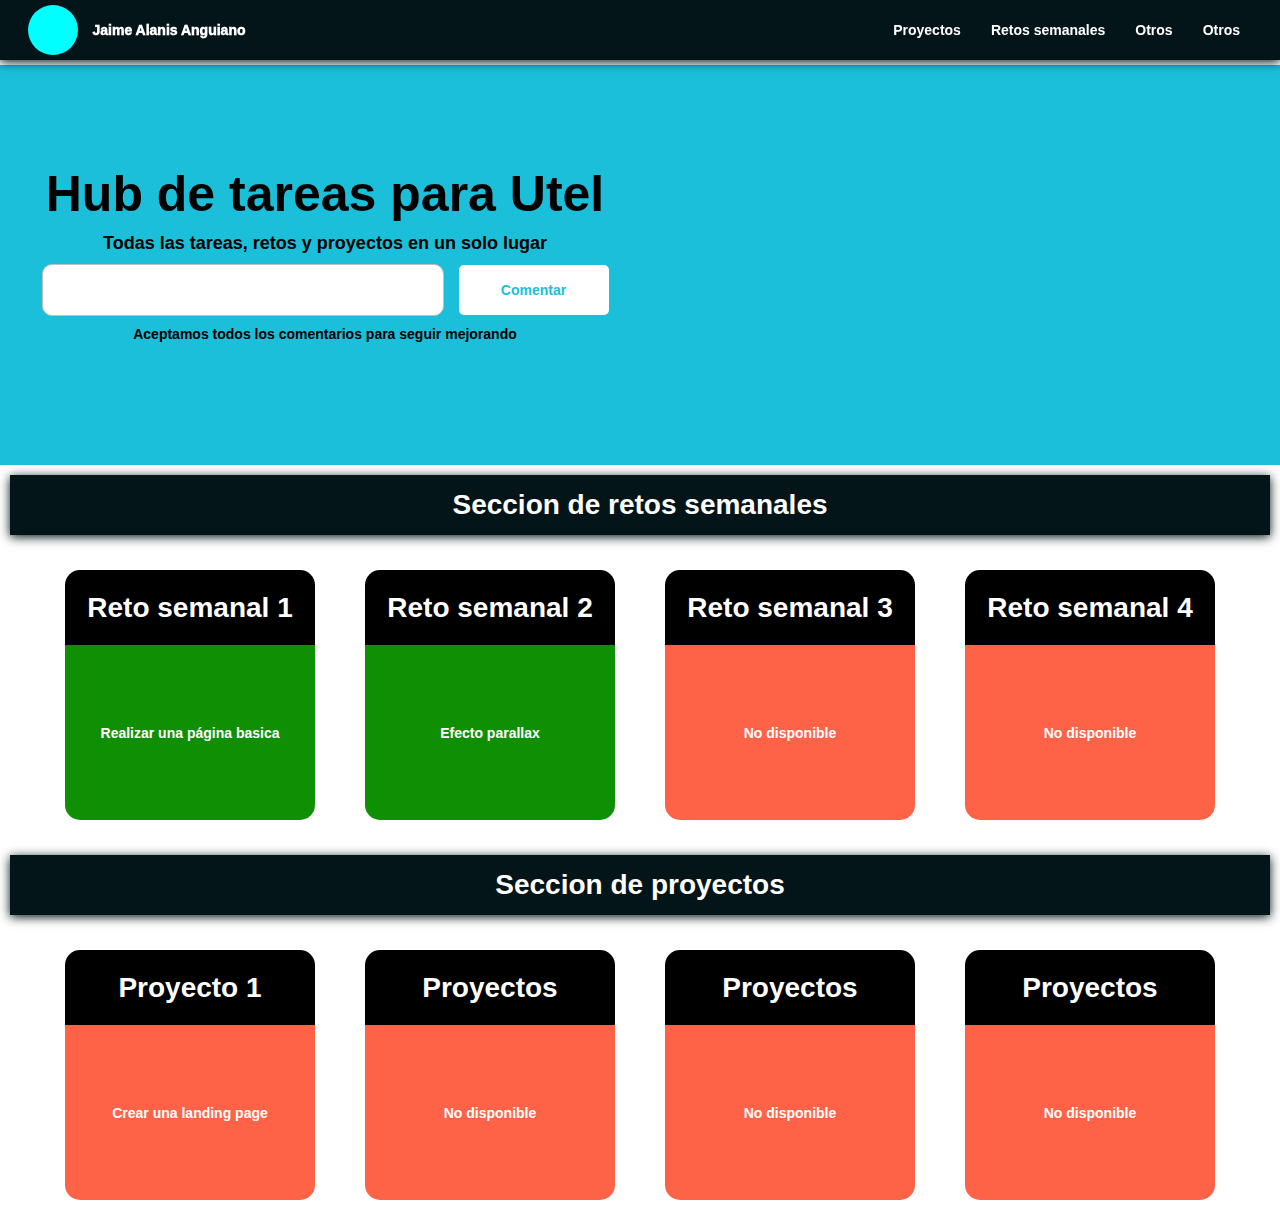
==== index.html @ 6c2e3c0b "Primeros archivos" ====
<!--Landing page para proyecto Alexandria-->

<!DOCTYPE html>
<html lang="es">

<head >
    <meta charset="UTF-8">
    <meta name="description" content="Pequeña descripcioin">
    <meta name="robots" content="index,folow">
    <meta http-equiv="X-UA-Compatible" content="IE=edge">
    <meta name="viewport" content="width=device-width, initial-scale=1.0">
    <title>Jaime Alanis</title>
    <link rel="stylesheet" href="./index_style.css">
</head>

<body>
<!-- HEADER----------------------------------------------------------->
    <header id="main-header">
        <nav>
            <div class="nav-div-left">
                <ul class="nav-div-ul-left">
                    <li class="menu-icon"><a href="https://www.facebook.com/jimmyalnz"></a></li>
                    <li class="nombre"><a href="Index.html"> Jaime Alanis Anguiano</a></li>
                </ul>

            </div>
            <div class="nav-div-rigth">
                <ul class="nav-div-ul-rigth">
                    <li><a href="#Proyectos">Proyectos</a></li>
                    <li><a href="">Retos semanales</a></li>
                    <li><a href="">Otros</a></li>
                    <li><a href="">Otros</a></li>
                </ul>
            </div>
        </nav>
    </header>
  
    <main>
<!-- seccion banner----------------------------------------------------------->
     <section class="seccion-banner">
        <article class="articulo1">
            <div class="parte1">
                <h1>Hub de tareas para Utel</h1>
            </div>
            <div class="parte2">
                <p>Todas las tareas, retos y proyectos en un solo lugar</p>
            </div>
            <div class="parte3">
                <input class="contenedor" type="text" >
                <button class="boton-generico">Comentar</button>
            </div>
            <div class="parte4">
                <p>Aceptamos todos los comentarios para seguir mejorando</p>
            </div>

        </article>
        <article class="articulo2">
            <img src="https://image.flaticon.com/icons/png/512/1995/1995515.png" alt="">

        </article>
    </section>
<!-- seccion retos semanales----------------------------------------------------------->
<section class="seccion-title">
    <header>
        <h1>Seccion de retos semanales </h1>
    </header>
        
</section>


<!-- seccion retos semanales 1----------------------------------------------------------->

    <section class="seccion-containers">
        
        <article class="articulo1">
            <div class="parte1">
                <h1>Reto semanal 1</h1>
            </div>

            <div id="caja1-1"class="parte2">
                <a href="./Reto_semanal_1.html">Realizar una página basica</a>
            </div>
            
        </article>
        <article class="articulo2">
            <div class="parte1">
                <h1>Reto semanal 2</h1>
            </div>

            <div id="caja1-2" class="parte2">
                <a href="./Retosemanal_2.html">Efecto parallax</a>
            </div>
            
        </article>

        <article class="articulo3">
            <div  class="parte1">
                <h1>Reto semanal 3</h1>
            </div>

            <div id="caja1-3" class="parte2">
                <a href="">No disponible</a>
            </div>
            
        </article>
        <article class="articulo4">
            <div class="parte1">
                <h1>Reto semanal 4</h1>
            </div>

            <div id="caja1-4" class="parte2">
                <a href="">No disponible</a>
            </div>
            
        </article>
        
      
        

    </section>
  

    <!-- seccion titulo proyectos----------------------------------------------------------->
<section id="Proyectos" class="seccion-title">
    <header>
        <h1>Seccion de proyectos</h1>
    </header>
        
</section>
<!-- seccion proyectos  1----------------------------------------------------------->

<section class="seccion-containers">
        
    <article class="articulo1">
        <div class="parte1">
            <h1>Proyecto 1</h1>
        </div>

        <div id="caja2-1" class="parte2">
            <a href="./landing.html">Crear una landing page</a>
        </div>
        
    </article>
    <article class="articulo2">
        <div class="parte1">
            <h1>Proyectos</h1>
        </div>

        <div id="caja2-2" class="parte2">
            <a href="">No disponible</a>
        </div>
        
    </article>

    <article class="articulo3">
        <div class="parte1">
            <h1>Proyectos</h1>
        </div>

        <div  id="caja2-3" class="parte2">
            <a href="">No disponible</a>
        </div>
        
    </article>
    <article class="articulo4">
        <div class="parte1">
            <h1>Proyectos</h1>
        </div>

        <div  id="caja2-4"  class="parte2">
            <a href="">No disponible</a>
        </div>
        
    </article>
    

</section>




    </main>

</body>

</html>
---- index_style.css ----
* {
    margin: 0;
    padding: 0;
    list-style: none;
    text-decoration: none;
    border: none;
    outline: none;
}
/*---------------------------------------------------------------estilos body*/
body {
    margin: 0;
    padding: 0;
    font-size: 14px;
    font-family: Arial, Helvetica, sans-serif;
    font-weight: 550;

}
#main-header{
    position: fixed;
}
main{
    padding-top: 65px;
}

main .boton-generico {
    height: 50px;
    width: 150px;
    margin-left: 15px;
    background-color: #ffffff;
    border: 0;
    font-size: 14px;
    font-weight: 600;
    color: #1BBFDA;
    border-radius: 5px;
    padding: 0 15px;
}
 a {
    padding: 15px;
    color: white;
}
/*---------------------------------------------------------------Estilos header*/
header {
    background-color: #031518;
    background-repeat: no-repeat;
    background-position: center;
    background-size: cover;
    width: 100%;
    height: 60px;
    margin-top: 0;
    box-shadow: 0px 2px 10px 0px #031518;
    ;
    display: flex;
    justify-content: space-around;
    align-items: center;
}

header nav {
    width: 100%;
    height: auto;
    display: flex;
    justify-content: space-between;
    align-items: center;
}

header div {

    display: flex;
    justify-content: center;
    align-items: center;

}

header nav .nav-div-left {
    width: 550px;

}

header nav .nav-div-rigth {
    width: 500px;
}

header ul {

    width: 90%;
    height: auto;

    display: flex;
    justify-content: space-between;

}

header div .nav-div-ul-left {
    display: flex;
    justify-content: left;
    font-weight: 999;
    align-items:center ;
}

header div .nav-div-ul-rigth {
    display: flex;
    justify-content: right;
}

header li {
    display: flex;
    justify-content: space-around;

}

header a {
    padding: 15px;
    color: white;
}

header nav .menu-icon {
    background-image: url(https://scontent.fmex26-1.fna.fbcdn.net/v/t1.6435-9/90715229_1034174016976016_8775758521019924480_n.jpg?_nc_cat=106&ccb=1-5&_nc_sid=174925&_nc_eui2=AeEY99TzedbeZuYrEAyqwSVJl9zWKWKi9zmX3NYpYqL3OWbtJs8AJIzZL4K_-WezUACtgfaGcy4QtYio54pfH9MH&_nc_ohc=7di0YgXdnb4AX99fgLR&_nc_ht=scontent.fmex26-1.fna&oh=c52da6a249e2a2c9a1cb440f550020a6&oe=616D4B5F);
    background-color: aqua;
    background-repeat: no-repeat;
    background-position: center;
    background-size:contain;
    height: 50px;
    width: 50px;
    border-radius: 25px;
    
}
/*---------------------------------------------------------------Estilos seccion banner*/
main .seccion-banner {
    background-color: #1BBFDA;
    background-image: url();
    background-repeat: no-repeat;
    background-position: left;
    background-size: cover;
    display: flex;
    justify-content:flex-start;
    align-items: center;
    width: auto;
    height: 400px;

}

main .seccion-banner article {
    width: 50%;
    height: 100%;
    align-items: center;
    margin-top: 200px;
}
main .seccion-banner article div {

    display: flex;
    justify-content: center;
    align-items: center;

}

main .seccion-banner article div .boton-generico:hover {
    box-shadow: 0 1px 6px 0 #ffffff;
    border-color: #ffffff;
}

main .seccion-banner article div .contenedor {
    width: 400px;
    height: 50px;
    border-radius: 10px;
    border: 1px solid #BFBFBF;
    display: flex;
    justify-content: center;
    align-items: center;
}

main .seccion-banner article div .contenedor:hover {
    box-shadow: 0 1px 6px 0 white;
    border-color: white;
}

main .seccion-banner article img {
    
    margin-left: 200px;
    height: 200px;
    
}

main .seccion-banner article .parte1 h1 {
    margin-left: 10px;
    margin-bottom: 10px;
    font-size: 50px;
    font-weight: 700;
}

main .seccion-banner article .parte2 p {
    margin-left: 10px;
    margin-bottom: 10px;
    font-size: 18px;
    font-weight: 700;
}

main .seccion-banner article .parte3 {
    margin-left: 10px;
    margin-bottom: 10px;
}

main .seccion-banner article .parte4 p {
    margin-left: 10px;
    margin-bottom: 10px;
    font-size: 14px;
    font-weight: 700;
}

/*---------------------------------------------------------------Estilos seccion titles*/
main .seccion-title{
    background-color: black;
    color: white;
    margin: 10px;
}

/*---------------------------------------------------------------Estilos seccion containers*/
main .seccion-containers {
    background-repeat: no-repeat;
    background-position: left;
    background-size: cover;
    display: flex;
    justify-content:center;
    align-items: center;
    width: auto;
    height: 300px;
    
}
main .seccion-containers article {
    
    margin: 25px;
    width: 250px;
    height: 250px;
    align-items: center;

}

main .seccion-containers .articulo1 {
    
    margin: 25px;
    width: 250px;
    height: 250px;
    align-items: center;

}
main .seccion-containers article div {

    display: flex;
    justify-content: center;
    align-items: center;

}
main .seccion-containers article .parte1{

    background-color: black;
    color: white;
    width: 100%;
    height: 30%;
    border-top-left-radius: 15px;
    border-top-right-radius: 15px;
}
main .seccion-containers article .parte2{
    background-color: #1BBFDA;
    width: 100%;
    height: 70%;
    border-bottom-left-radius: 15px;
    border-bottom-right-radius: 15px;
    text-align: center;
}
#caja1-1{background-color: rgb(15, 143, 4);}
#caja1-2{ background-color:rgb(15, 143, 4);}
#caja1-3{ background-color: tomato;}
#caja1-4{ background-color: tomato;}
#caja2-1{ background-color: tomato;}
#caja2-2{ background-color: tomato;}
#caja2-3{ background-color: tomato;}
#caja2-4{ background-color: tomato;}
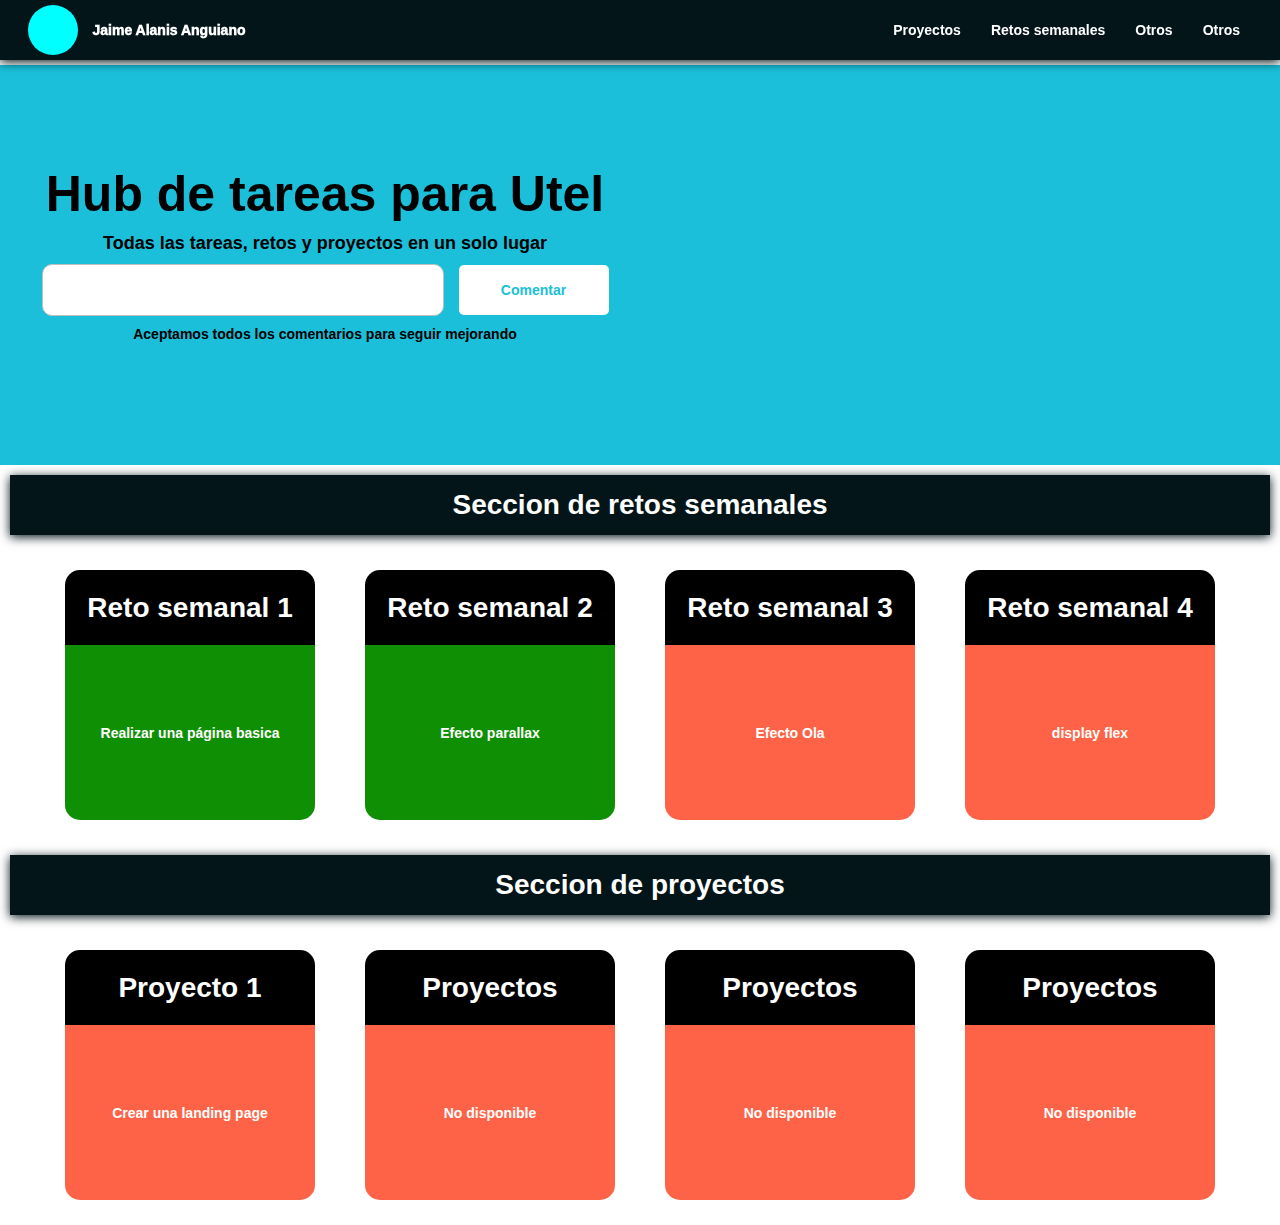
==== commit 7e5ffca9: "actualizacion 2" ====
--- a/index.html
+++ b/index.html
@@ -77,9 +77,7 @@
                 <h1>Reto semanal 1</h1>
             </div>
 
-            <div id="caja1-1"class="parte2">
-                <a href="./Reto_semanal_1.html">Realizar una página basica</a>
-            </div>
+            <div id="caja1-1"class="parte2"><a href="./Reto_semanal_1.html">Realizar una página basica</a></div>
             
         </article>
         <article class="articulo2">
@@ -99,7 +97,7 @@
             </div>
 
             <div id="caja1-3" class="parte2">
-                <a href="">No disponible</a>
+                <a href="./Reto_semanal_3.html">Efecto Ola</a>
             </div>
             
         </article>
@@ -109,7 +107,7 @@
             </div>
 
             <div id="caja1-4" class="parte2">
-                <a href="">No disponible</a>
+                <a href="https://alanisin.github.io/equipoUtel/">display flex</a>
             </div>
             
         </article>
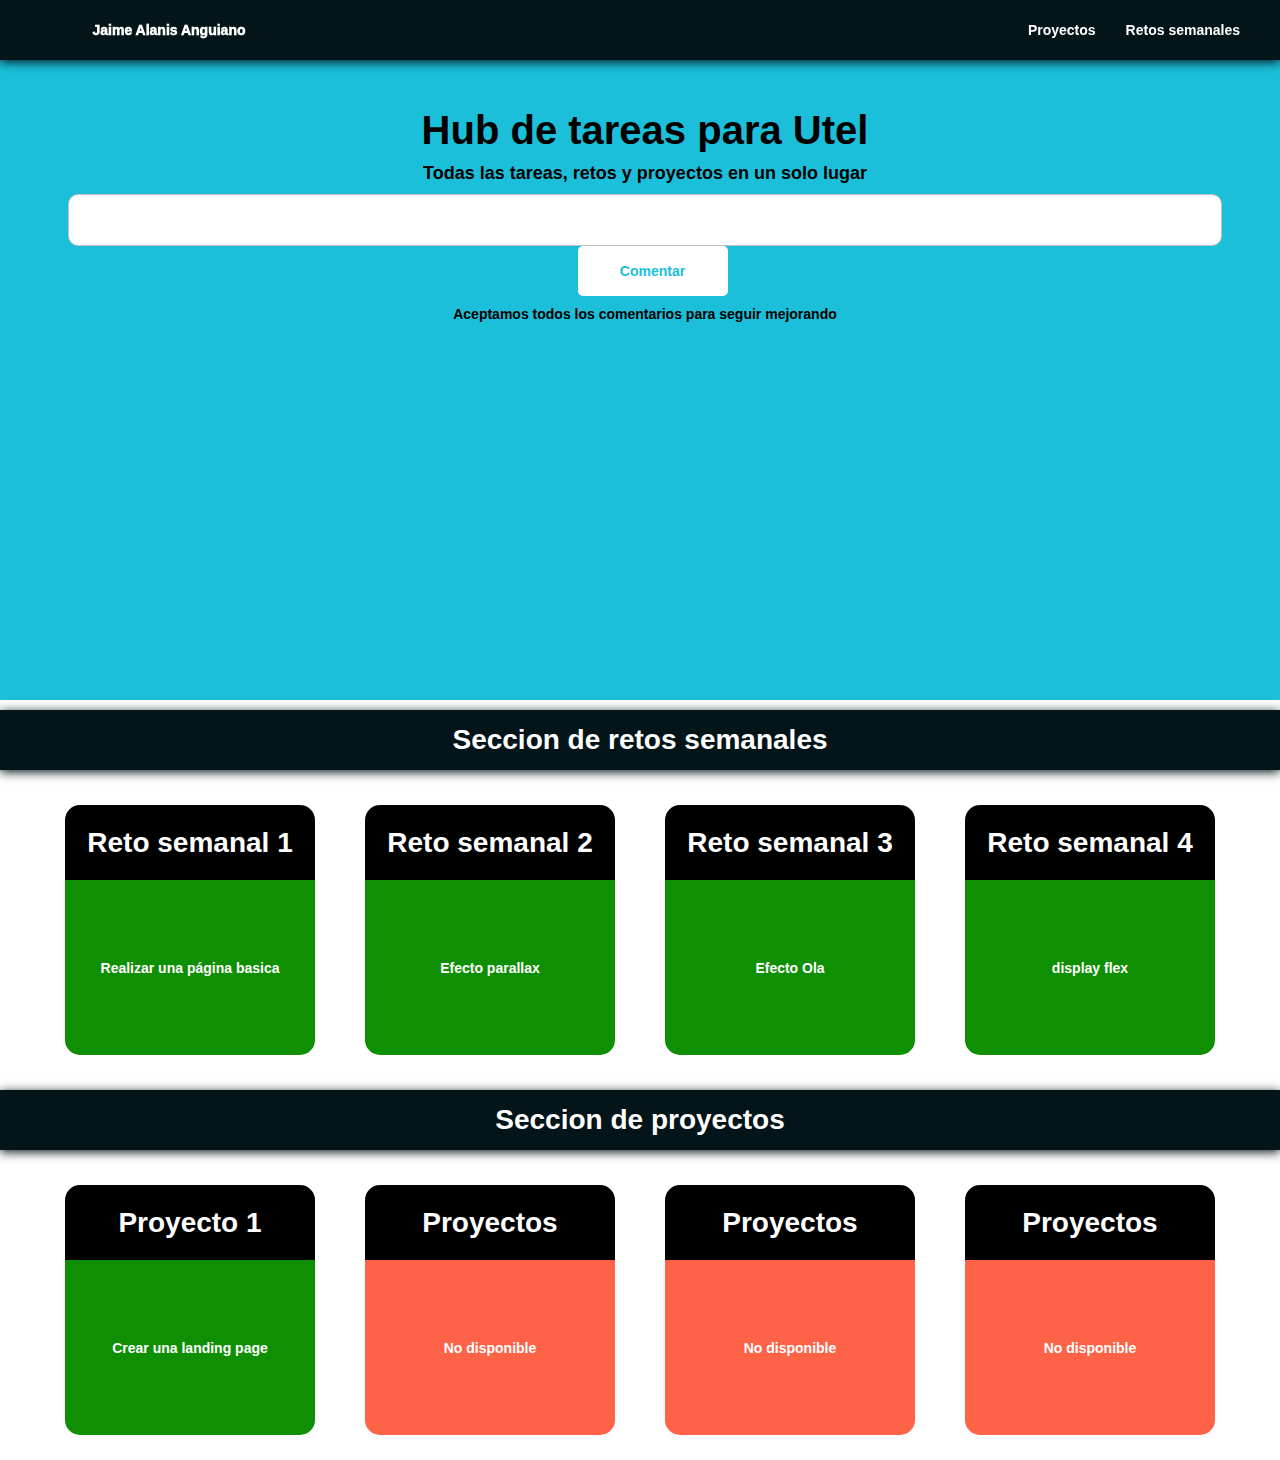
==== commit d76944af: "mobile first" ====
--- a/index.html
+++ b/index.html
@@ -28,8 +28,7 @@
                 <ul class="nav-div-ul-rigth">
                     <li><a href="#Proyectos">Proyectos</a></li>
                     <li><a href="">Retos semanales</a></li>
-                    <li><a href="">Otros</a></li>
-                    <li><a href="">Otros</a></li>
+
                 </ul>
             </div>
         </nav>
@@ -55,7 +54,6 @@
 
         </article>
         <article class="articulo2">
-            <img src="https://image.flaticon.com/icons/png/512/1995/1995515.png" alt="">
 
         </article>
     </section>
@@ -112,9 +110,6 @@
             
         </article>
         
-      
-        
-
     </section>
   
 
--- a/index_style.css
+++ b/index_style.css
@@ -6,20 +6,26 @@
     border: none;
     outline: none;
 }
+
 /*---------------------------------------------------------------estilos body*/
 body {
-    margin: 0;
-    padding: 0;
     font-size: 14px;
     font-family: Arial, Helvetica, sans-serif;
     font-weight: 550;
-
-}
-#main-header{
+    width: 100vw;
+
+}
+
+#main-header {
     position: fixed;
 }
-main{
-    padding-top: 65px;
+
+main {
+    display: flex;
+    justify-content: center;
+    flex-direction: column;
+    align-items: center;
+    padding-top: 60px;
 }
 
 main .boton-generico {
@@ -34,10 +40,12 @@
     border-radius: 5px;
     padding: 0 15px;
 }
- a {
+
+a {
     padding: 15px;
     color: white;
 }
+
 /*---------------------------------------------------------------Estilos header*/
 header {
     background-color: #031518;
@@ -48,7 +56,6 @@
     height: 60px;
     margin-top: 0;
     box-shadow: 0px 2px 10px 0px #031518;
-    ;
     display: flex;
     justify-content: space-around;
     align-items: center;
@@ -93,12 +100,13 @@
     display: flex;
     justify-content: left;
     font-weight: 999;
-    align-items:center ;
+    align-items: center;
 }
 
 header div .nav-div-ul-rigth {
     display: flex;
     justify-content: right;
+    align-items: center;
 }
 
 header li {
@@ -114,36 +122,54 @@
 
 header nav .menu-icon {
     background-image: url(https://scontent.fmex26-1.fna.fbcdn.net/v/t1.6435-9/90715229_1034174016976016_8775758521019924480_n.jpg?_nc_cat=106&ccb=1-5&_nc_sid=174925&_nc_eui2=AeEY99TzedbeZuYrEAyqwSVJl9zWKWKi9zmX3NYpYqL3OWbtJs8AJIzZL4K_-WezUACtgfaGcy4QtYio54pfH9MH&_nc_ohc=7di0YgXdnb4AX99fgLR&_nc_ht=scontent.fmex26-1.fna&oh=c52da6a249e2a2c9a1cb440f550020a6&oe=616D4B5F);
-    background-color: aqua;
     background-repeat: no-repeat;
     background-position: center;
-    background-size:contain;
+    background-size: cover;
     height: 50px;
     width: 50px;
     border-radius: 25px;
-    
-}
+
+}
+
 /*---------------------------------------------------------------Estilos seccion banner*/
+
 main .seccion-banner {
+    margin-left: auto;
+    margin-right: auto;
     background-color: #1BBFDA;
-    background-image: url();
+    display: flex;
+    flex-wrap: wrap;
+    justify-content: center;
+    align-items: center;
+    width: 100%;
+    height: auto;
+}
+
+main .seccion-banner .articulo1 {
+
+    width: 100%;
+    height: 320px;
+    display: flex;
+    justify-content: center;
+    flex-direction: column;
+    align-items: center;
+
+}
+
+main .seccion-banner .articulo2 {
+
+    background-image: url(https://cdn0.iconfinder.com/data/icons/occupation-002-1/64/programmer-programming-occupation-avatar-512.png);
+    background-position: center;
     background-repeat: no-repeat;
-    background-position: left;
-    background-size: cover;
-    display: flex;
-    justify-content:flex-start;
-    align-items: center;
-    width: auto;
-    height: 400px;
-
-}
-
-main .seccion-banner article {
-    width: 50%;
-    height: 100%;
-    align-items: center;
-    margin-top: 200px;
-}
+    background-size: contain;
+    width: 100%;
+    height: 320px;
+    display: flex;
+    justify-content: center;
+    flex-direction: column;
+    align-items: center;
+}
+
 main .seccion-banner article div {
 
     display: flex;
@@ -158,7 +184,7 @@
 }
 
 main .seccion-banner article div .contenedor {
-    width: 400px;
+    width: 100%;
     height: 50px;
     border-radius: 10px;
     border: 1px solid #BFBFBF;
@@ -173,17 +199,18 @@
 }
 
 main .seccion-banner article img {
-    
+    width: 100%;
     margin-left: 200px;
     height: 200px;
-    
+
 }
 
 main .seccion-banner article .parte1 h1 {
     margin-left: 10px;
     margin-bottom: 10px;
-    font-size: 50px;
+    font-size: 2.5rem;
     font-weight: 700;
+    text-align: center;
 }
 
 main .seccion-banner article .parte2 p {
@@ -194,8 +221,13 @@
 }
 
 main .seccion-banner article .parte3 {
+    display: flex;
+    flex-direction: column;
+    justify-content: center;
+    align-items: center;
     margin-left: 10px;
     margin-bottom: 10px;
+    width: 90%;
 }
 
 main .seccion-banner article .parte4 p {
@@ -206,41 +238,45 @@
 }
 
 /*---------------------------------------------------------------Estilos seccion titles*/
-main .seccion-title{
+main .seccion-title {
     background-color: black;
     color: white;
     margin: 10px;
+    width: 100%;
+    height: auto;
 }
 
 /*---------------------------------------------------------------Estilos seccion containers*/
 main .seccion-containers {
-    background-repeat: no-repeat;
-    background-position: left;
-    background-size: cover;
-    display: flex;
-    justify-content:center;
-    align-items: center;
-    width: auto;
-    height: 300px;
-    
-}
+    display: flex;
+    flex-wrap: wrap;
+    justify-content: center;
+    align-items: center;
+    width: 100%;
+    height: auto;
+
+}
+
 main .seccion-containers article {
-    
     margin: 25px;
     width: 250px;
     height: 250px;
+    display: flex;
+    flex-direction: column;
+    justify-content: center;
     align-items: center;
 
 }
 
 main .seccion-containers .articulo1 {
-    
+
     margin: 25px;
     width: 250px;
     height: 250px;
     align-items: center;
 
 }
+
 main .seccion-containers article div {
 
     display: flex;
@@ -248,7 +284,8 @@
     align-items: center;
 
 }
-main .seccion-containers article .parte1{
+
+main .seccion-containers article .parte1 {
 
     background-color: black;
     color: white;
@@ -257,7 +294,8 @@
     border-top-left-radius: 15px;
     border-top-right-radius: 15px;
 }
-main .seccion-containers article .parte2{
+
+main .seccion-containers article .parte2 {
     background-color: #1BBFDA;
     width: 100%;
     height: 70%;
@@ -265,12 +303,35 @@
     border-bottom-right-radius: 15px;
     text-align: center;
 }
-#caja1-1{background-color: rgb(15, 143, 4);}
-#caja1-2{ background-color:rgb(15, 143, 4);}
-#caja1-3{ background-color: tomato;}
-#caja1-4{ background-color: tomato;}
-#caja2-1{ background-color: tomato;}
-#caja2-2{ background-color: tomato;}
-#caja2-3{ background-color: tomato;}
-#caja2-4{ background-color: tomato;}
-
+
+#caja1-1 {
+    background-color: rgb(15, 143, 4);
+}
+
+#caja1-2 {
+    background-color: rgb(15, 143, 4);
+}
+
+#caja1-3 {
+    background-color: rgb(15, 143, 4);
+}
+
+#caja1-4 {
+    background-color: rgb(15, 143, 4);
+}
+
+#caja2-1 {
+    background-color: rgb(15, 143, 4);
+}
+
+#caja2-2 {
+    background-color: tomato;
+}
+
+#caja2-3 {
+    background-color: tomato;
+}
+
+#caja2-4 {
+    background-color: tomato;
+}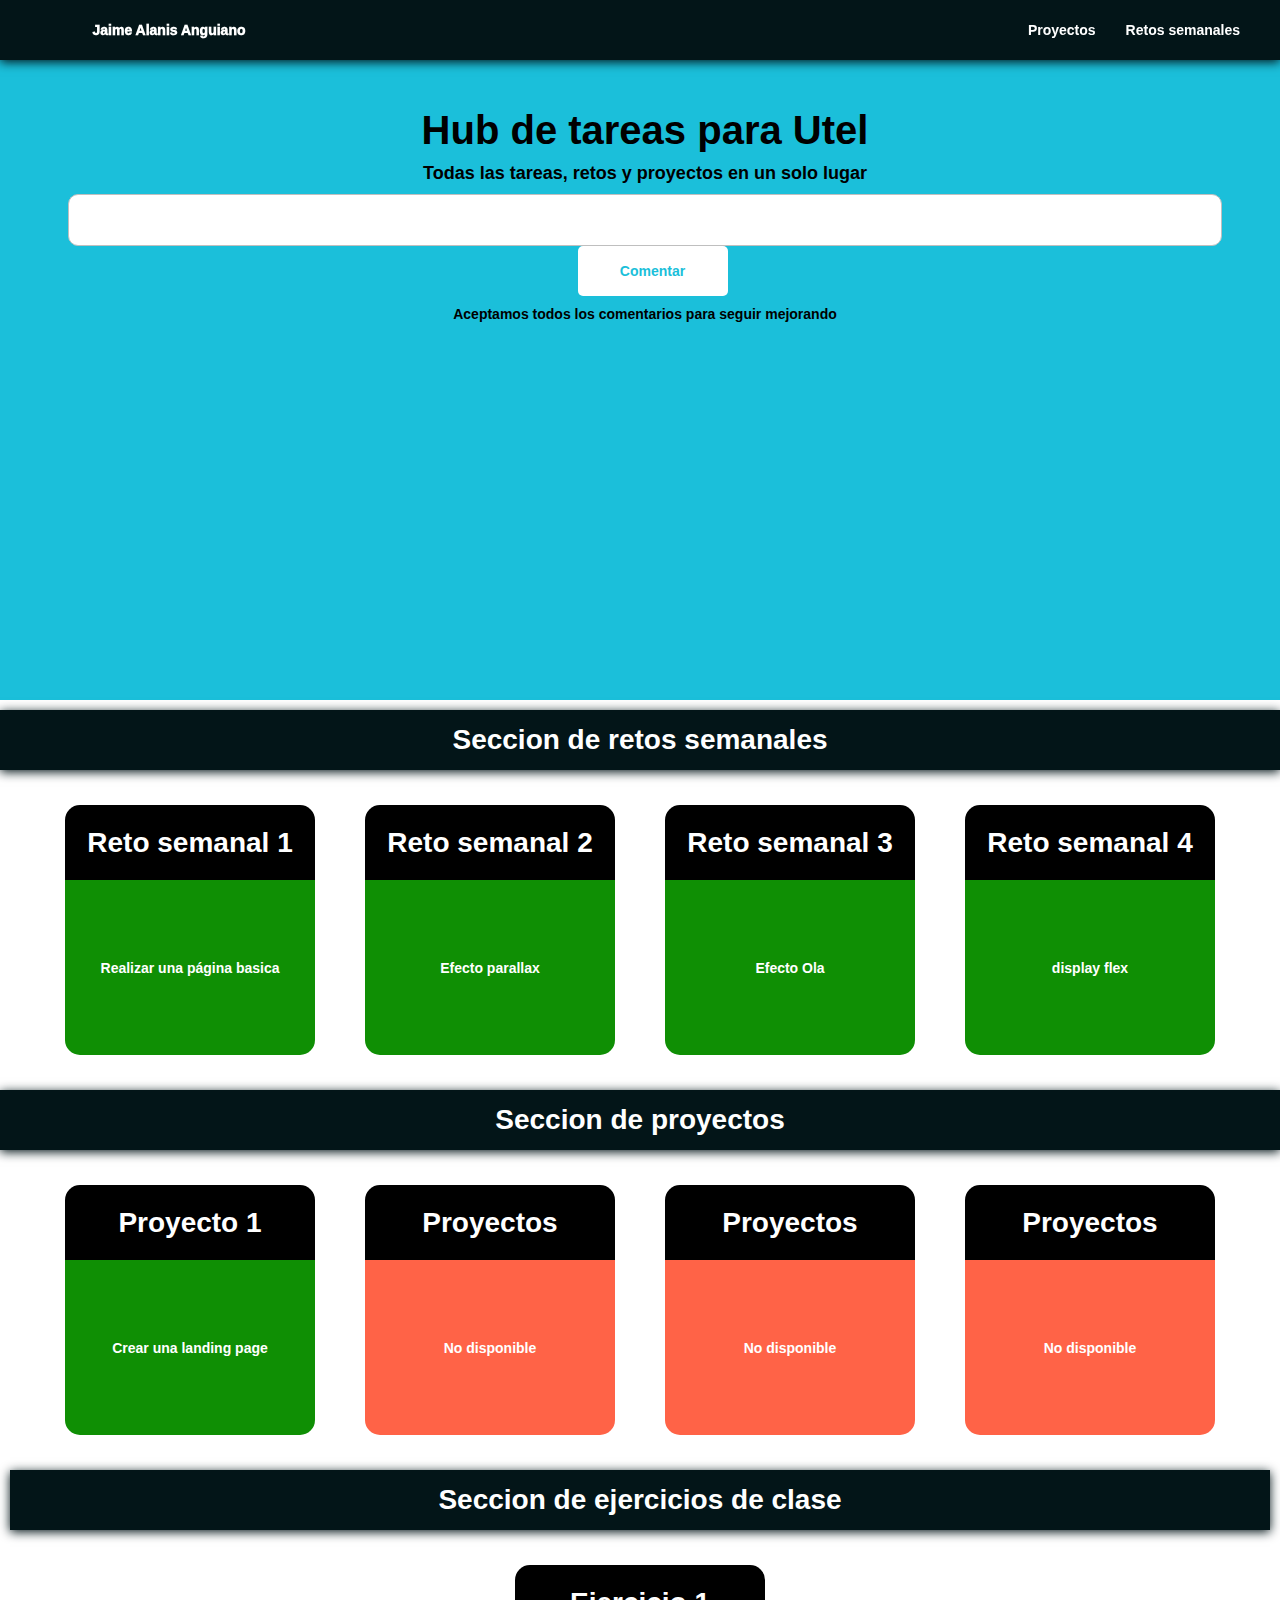
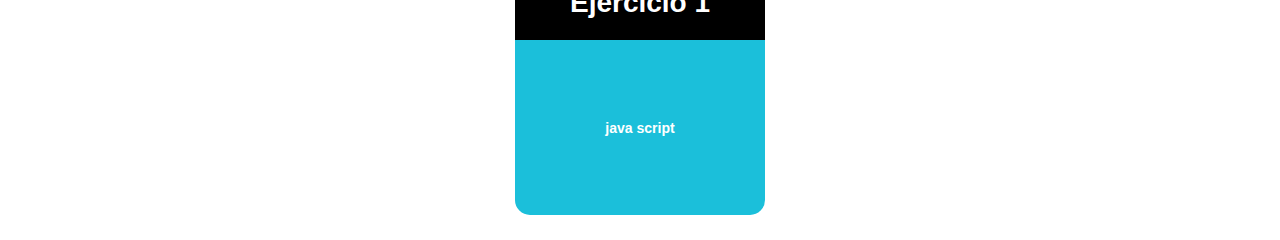
==== commit 67db9d9f: "ejercicio1  java" ====
--- a/index.html
+++ b/index.html
@@ -14,6 +14,7 @@
 </head>
 
 <body>
+    <script src="./index_script.js"></script>
 <!-- HEADER----------------------------------------------------------->
     <header id="main-header">
         <nav>
@@ -165,6 +166,30 @@
         </div>
         
     </article>
+    <!-- seccion titulo ejercicios en clase----------------------------------------------------------->
+<section class="seccion-title">
+    <header>
+        <h1>Seccion de ejercicios de clase </h1>
+    </header>
+        
+</section>
+
+
+<!-- seccion ejercicios semanales ----------------------------------------------------------->
+
+    <section class="seccion-containers">
+        
+        <article class="articulo1">
+            <div class="parte1">
+                <h1>Ejercicio 1</h1>
+            </div>
+
+            <div id="caja3-1"class="parte2"><a href="./ejercicio1.html">java script</a></div>
+            
+        </article>
+        
+        
+    </section>
     
 
 </section>
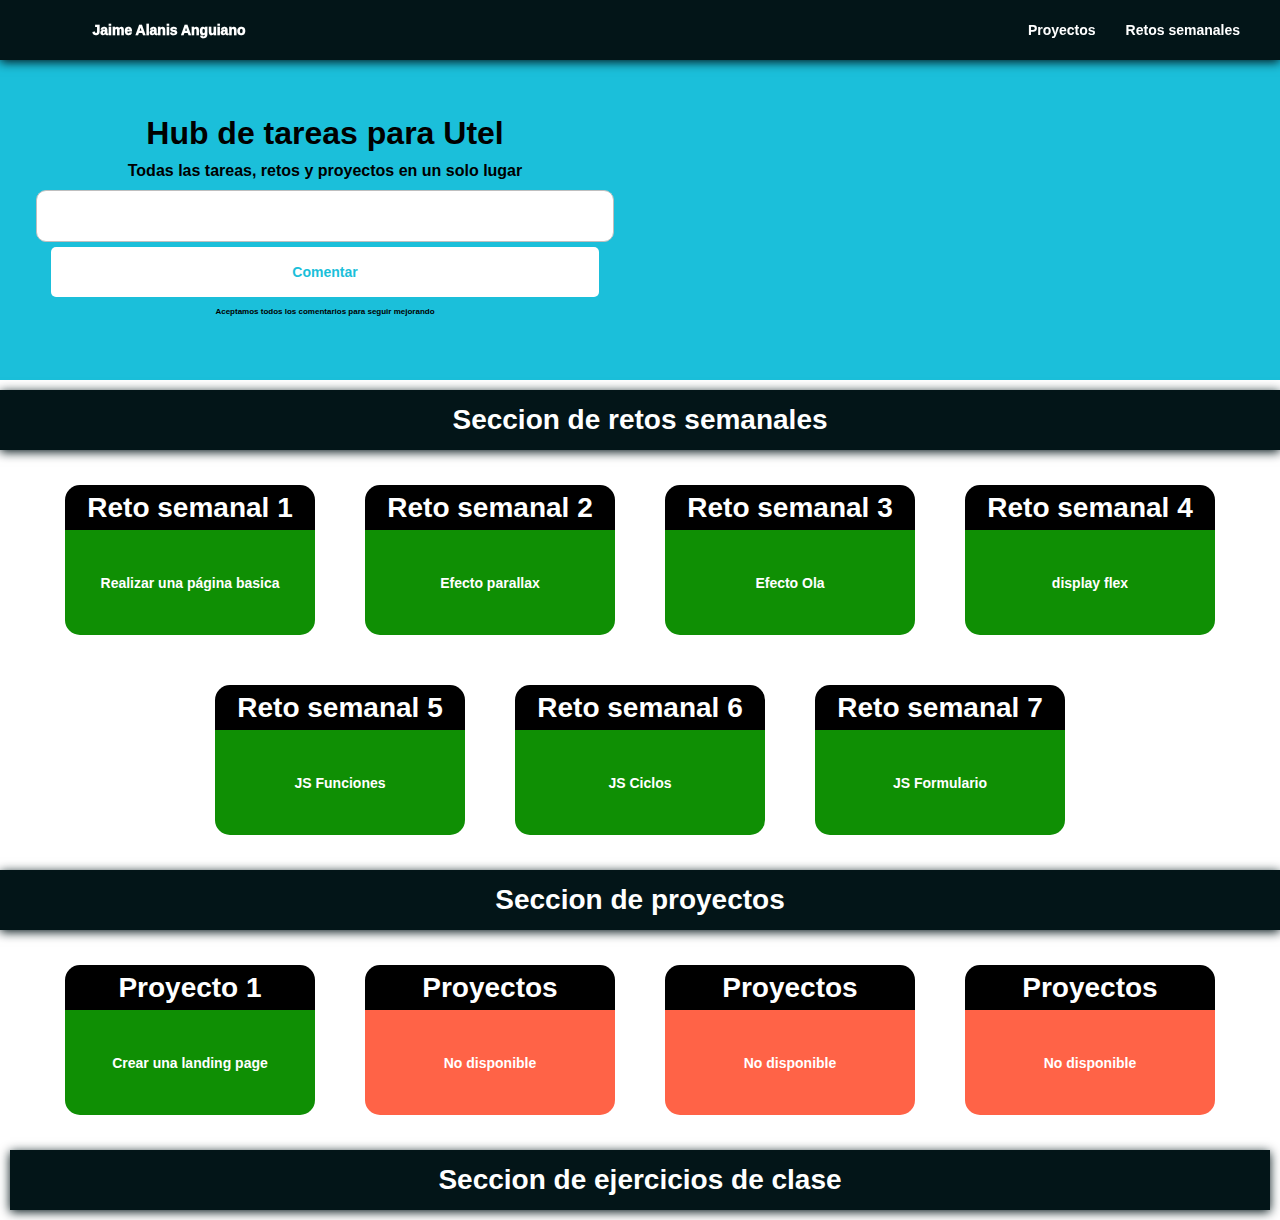
==== commit 443a6655: "primer pantalla CRUD" ====
--- a/index.html
+++ b/index.html
@@ -110,6 +110,26 @@
             </div>
             
         </article>
+        <article class="articulo4">
+            <div class="parte1">
+                <h1>Reto semanal 5</h1>
+            </div>
+            <div id="caja1-5"class="parte2"><a href="./ejercicio1.html">JS Funciones</a></div>
+        </article>
+
+        <article class="articulo6">
+            <div class="parte1">
+                <h1>Reto semanal 6</h1>
+            </div>
+            <div id="caja1-6"class="parte2"><a href="./ejercicio2.html">JS Ciclos</a></div>
+        </article>
+
+        <article class="articulo7">
+            <div class="parte1">
+                <h1>Reto semanal 7</h1>
+            </div>
+            <div id="caja1-7"class="parte2"><a href="./Formulario_index.html">JS Formulario</a></div>
+        </article>
         
     </section>
   
@@ -179,15 +199,6 @@
 
     <section class="seccion-containers">
         
-        <article class="articulo1">
-            <div class="parte1">
-                <h1>Ejercicio 1</h1>
-            </div>
-
-            <div id="caja3-1"class="parte2"><a href="./ejercicio1.html">java script</a></div>
-            
-        </article>
-        
         
     </section>
     
--- a/index_style.css
+++ b/index_style.css
@@ -29,9 +29,9 @@
 }
 
 main .boton-generico {
+    margin-top: 5px;
     height: 50px;
-    width: 150px;
-    margin-left: 15px;
+    width: 95%;
     background-color: #ffffff;
     border: 0;
     font-size: 14px;
@@ -147,7 +147,7 @@
 
 main .seccion-banner .articulo1 {
 
-    width: 100%;
+    width: 50%;
     height: 320px;
     display: flex;
     justify-content: center;
@@ -162,7 +162,7 @@
     background-position: center;
     background-repeat: no-repeat;
     background-size: contain;
-    width: 100%;
+    width: 50%;
     height: 320px;
     display: flex;
     justify-content: center;
@@ -208,7 +208,7 @@
 main .seccion-banner article .parte1 h1 {
     margin-left: 10px;
     margin-bottom: 10px;
-    font-size: 2.5rem;
+    font-size: 2rem;
     font-weight: 700;
     text-align: center;
 }
@@ -216,8 +216,9 @@
 main .seccion-banner article .parte2 p {
     margin-left: 10px;
     margin-bottom: 10px;
-    font-size: 18px;
+    font-size: 1rem;
     font-weight: 700;
+    text-align: center;
 }
 
 main .seccion-banner article .parte3 {
@@ -233,7 +234,7 @@
 main .seccion-banner article .parte4 p {
     margin-left: 10px;
     margin-bottom: 10px;
-    font-size: 14px;
+    font-size: 8px;
     font-weight: 700;
 }
 
@@ -260,23 +261,13 @@
 main .seccion-containers article {
     margin: 25px;
     width: 250px;
-    height: 250px;
-    display: flex;
-    flex-direction: column;
-    justify-content: center;
-    align-items: center;
-
-}
-
-main .seccion-containers .articulo1 {
-
-    margin: 25px;
-    width: 250px;
-    height: 250px;
-    align-items: center;
-
-}
-
+    height: 150px;
+    display: flex;
+    flex-direction: column;
+    justify-content: center;
+    align-items: center;
+
+}
 main .seccion-containers article div {
 
     display: flex;
@@ -319,6 +310,18 @@
 #caja1-4 {
     background-color: rgb(15, 143, 4);
 }
+#caja1-5 {
+    background-color: rgb(15, 143, 4);
+}
+
+#caja1-6 {
+    background-color: rgb(15, 143, 4);
+}
+
+#caja1-7 {
+    background-color: rgb(15, 143, 4);
+}
+
 
 #caja2-1 {
     background-color: rgb(15, 143, 4);
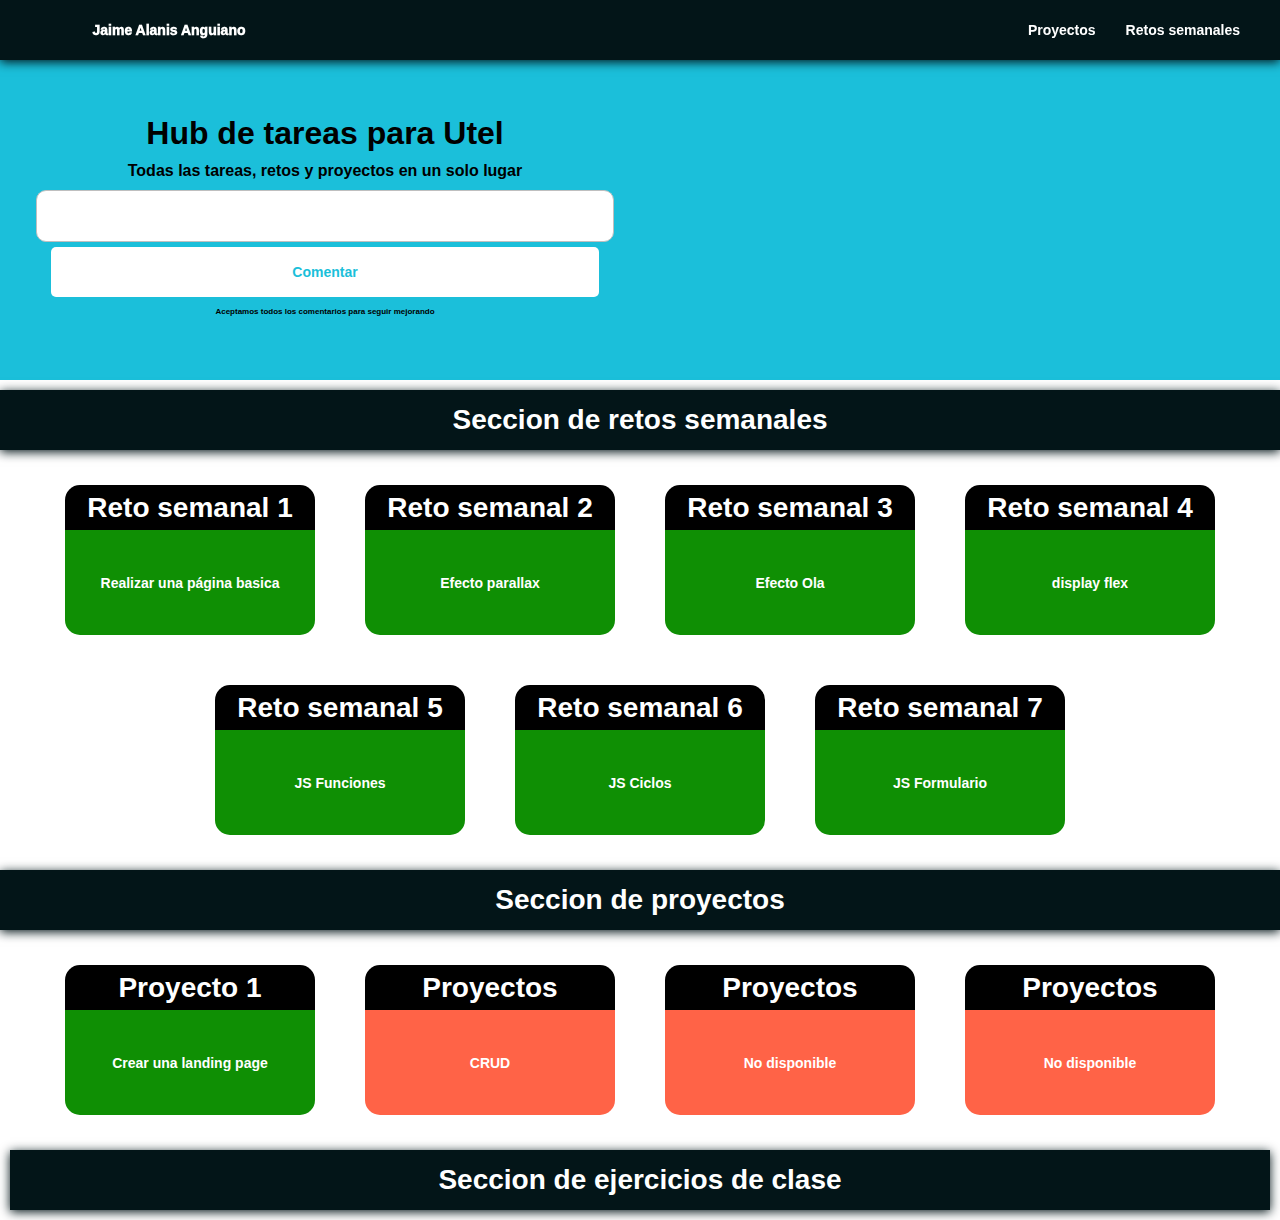
==== commit 768f8df1: "crud link" ====
--- a/index.html
+++ b/index.html
@@ -161,7 +161,7 @@
         </div>
 
         <div id="caja2-2" class="parte2">
-            <a href="">No disponible</a>
+            <a href="./CRUD.html">CRUD</a>
         </div>
         
     </article>
